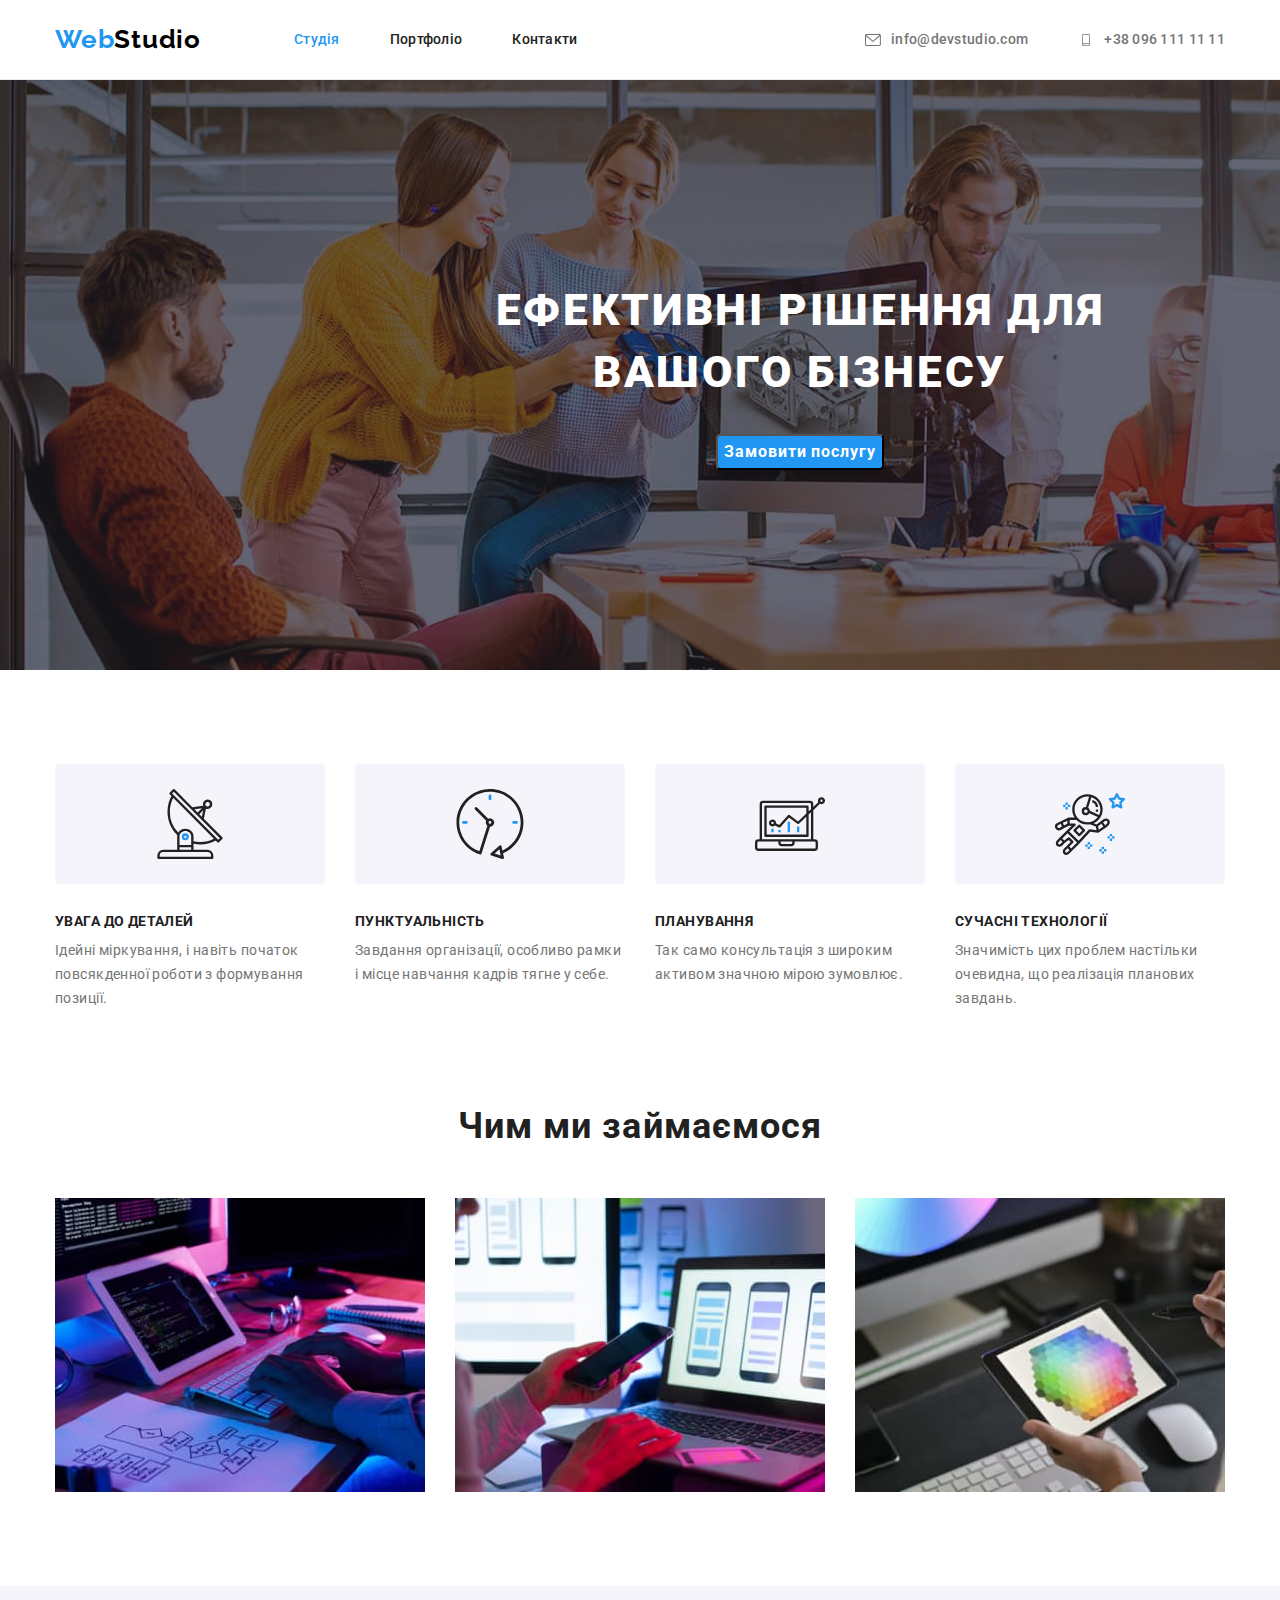
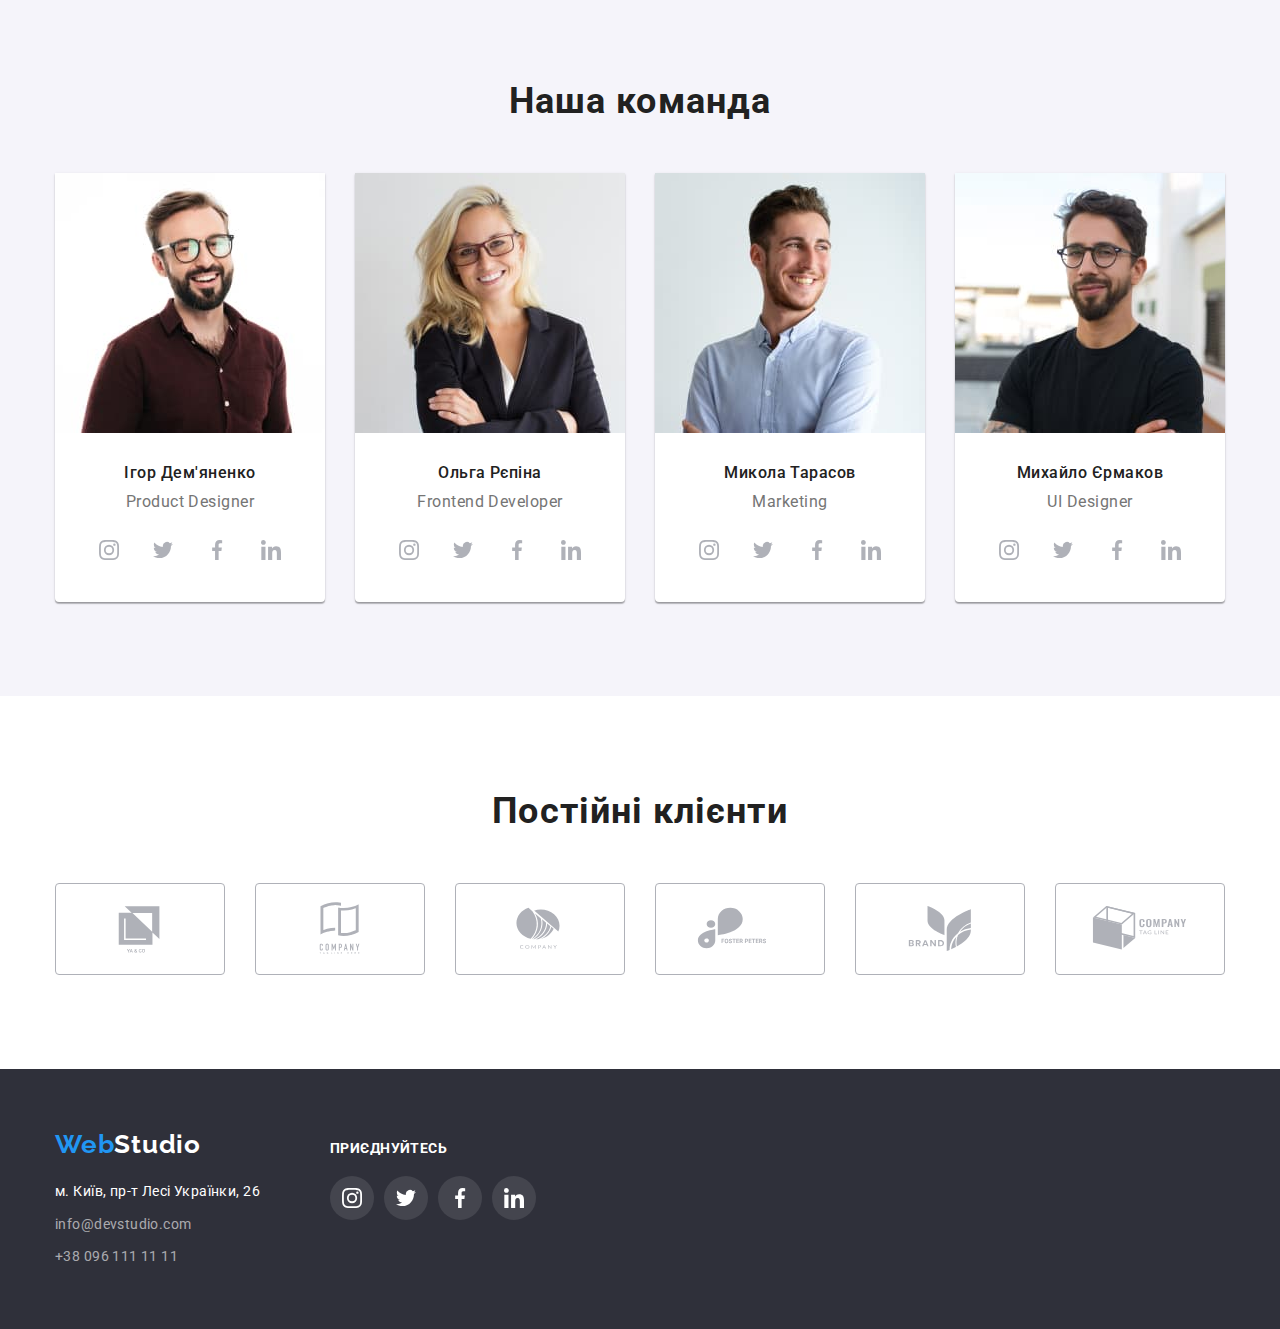
==== index.html @ 22ee96e8 "копіювання" ====
<!DOCTYPE html>
<html lang="uk">
  <head>
    <meta charset="UTF-8" />
    <meta http-equiv="X-UA-Compatible" content="IE=edge" />
    <meta name="viewport" content="width=device-width, initial-scale=1.0" />
    <title>Document</title>
    <link
      rel="stylesheet"
      href="https://cdnjs.cloudflare.com/ajax/libs/modern-normalize/1.1.0/modern-normalize.min.css"
    />
    <link rel="stylesheet" href="./css/styles.css" />
    <link rel="preconnect" href="https://fonts.googleapis.com" />
    <link rel="preconnect" href="https://fonts.gstatic.com" crossorigin />
    <link
      href="https://fonts.googleapis.com/css2?family=Raleway:wght@700&family=Roboto:wght@400;500;700;900&display=swap"
      rel="stylesheet"
    />
  </head>
  <body>
    <header class="header">
      <div class="container">
        <nav>
          <a class="logo" href="./index.html"><span class="logo-accent">Web</span>Studio</a>
          <ul class="card-list">
            <li class="header-item">
              <a class="current-link-item link-item" href="./index.html">Студія</a>
            </li>
            <li class="header-item">
              <a class="link-item" href="./portfolio.html">Портфоліо</a>
            </li>
            <li class="header-item">
              <a class="link-item" href="#">Контакти</a>
            </li>
          </ul>
        </nav>
        <ul class="card-list-contact">
          <li>
            <a class="link-contact-item" href="mailto:info@devstudio.com"
              ><svg class="contact-icon" width="16" height="12">
                <use href="./images/icons.svg#icon-envelope"></use>
              </svg>info@devstudio.com</a>
          </li>
          <li>
            <a class="link-contact-item" href="tel:+380961111111"
              ><svg class="contact-icon" width="16" height="12"><use href="./images/icons.svg#icon-smartphone"></use></svg>+38 096 111 11 11</a
            >
          </li>
        </ul>
      </div>
    </header>
    <main>
      <section class="section hero">
        <div class="container">
          <h1 class="hero-title">Ефективні рішення для вашого бізнесу</h1>
          <button class="hero-button" type="button">Замовити послугу</button>
        </div>
      </section>
      <section class="section">
        <div class="container">
          <h2 class="visually-hidden">Наші переваги</h2>
          <ul class="card">
            <li class="card-item">
              <div class="box-card-icon">
                <svg class="card-icon" width="70" height="70">
                  <use href="./images/icons.svg#icon-antenna"></use>
                </svg>
              </div>
              <h3 class="subtitle">Увага до деталей</h3>
              <p class="subtitle-paragraph">
                Ідейні міркування, і навіть початок повсякденної роботи з формування позиції.
              </p>
            </li>
            <li class="card-item">
              <div class="box-card-icon">
                <svg class="card-icon" width="70" height="70">
                  <use href="./images/icons.svg#icon-clock"></use>
                </svg>
              </div>
              <h3 class="subtitle">Пунктуальність</h3>
              <p class="subtitle-paragraph">
                Завдання організації, особливо рамки і місце навчання кадрів тягне у себе.
              </p>
            </li>
            <li class="card-item">
              <div class="box-card-icon">
                <svg class="card-icon" width="70" height="70">
                  <use href="./images/icons.svg#icon-diagram"></use>
                </svg>
              </div>
              <h3 class="subtitle">Планування</h3>
              <p class="subtitle-paragraph">
                Так само консультація з широким активом значною мірою зумовлює.
              </p>
            </li>
            <li class="card-item">
              <div class="box-card-icon">
                <svg class="card-icon" width="70" height="70">
                  <use href="./images/icons.svg#icon-astronaut"></use>
                </svg>
              </div>
              <h3 class="subtitle">Сучасні технології</h3>
              <p class="subtitle-paragraph">
                Значимість цих проблем настільки очевидна, що реалізація планових завдань.
              </p>
            </li>
          </ul>
        </div>
      </section>
      <section class="section third">
        <div class="container">
          <h2 class="third-title">Чим ми займаємося</h2>
          <ul class="card-title">
            <li class="card-title-item">
              <img src="./images/img(1).jpg" alt="Написання коду за комп'ютером" width="370" />
            </li>
            <li class="card-title-item">
              <img src="./images/img(2).jpg" alt="Розроблення мобільного додатку" width="370" />
            </li>
            <li class="card-title-item">
              <img src="./images/img(3).jpg" alt="Коло кольорів" width="370" />
            </li>
          </ul>
        </div>
      </section>
      <section class="section our-team">
        <div class="container">
          <h2 class="our-team-title">Наша команда</h2>
          <ul class="card-our-team">
            <li class="our-team-item">
              <img src="./images/img(4).jpg" alt="Ігор Дем'яненко" width="270" />
              <div>
                <h3 class="our-team-subtitle">Ігор Дем'яненко</h3>
                <p class="our-team-paragraph">Product Designer</p>
                <ul class="our-team-social-list">
                  <li>
                    <a href="" class="our-team-social-link"
                      ><svg class="our-team-social-icon" width="20" height="20">
                        <use href="./images/icons.svg#icon-instagram"></use></svg
                    ></a>
                  </li>
                  <li>
                    <a href="" class="our-team-social-link"
                      ><svg class="our-team-social-icon" width="20" height="20">
                        <use href="./images/icons.svg#icon-twitter"></use></svg
                    ></a>
                  </li>
                  <li>
                    <a href="" class="our-team-social-link"
                      ><svg class="our-team-social-icon" width="20" height="20">
                        <use href="./images/icons.svg#icon-facebook"></use></svg
                    ></a>
                  </li>
                  <li>
                    <a href="" class="our-team-social-link"
                      ><svg class="our-team-social-icon" width="20" height="20">
                        <use href="./images/icons.svg#icon-linkedin"></use></svg
                    ></a>
                  </li>
                </ul>
              </div>
            </li>
            <li class="our-team-item">
              <img src="./images/img(5).jpg" alt="Ольга Рєпіна" width="270" />
              <div>
                <h3 class="our-team-subtitle">Ольга Рєпіна</h3>
                <p class="our-team-paragraph">Frontend Developer</p>
                <ul class="our-team-social-list">
                  <li>
                    <a href="" class="our-team-social-link"
                      ><svg class="our-team-social-icon" width="20" height="20">
                        <use href="./images/icons.svg#icon-instagram"></use></svg
                    ></a>
                  </li>
                  <li>
                    <a href="" class="our-team-social-link"
                      ><svg class="our-team-social-icon" width="20" height="20">
                        <use href="./images/icons.svg#icon-twitter"></use></svg
                    ></a>
                  </li>
                  <li>
                    <a href="" class="our-team-social-link"
                      ><svg class="our-team-social-icon" width="20" height="20">
                        <use href="./images/icons.svg#icon-facebook"></use></svg
                    ></a>
                  </li>
                  <li>
                    <a href="" class="our-team-social-link"
                      ><svg class="our-team-social-icon" width="20" height="20">
                        <use href="./images/icons.svg#icon-linkedin"></use></svg
                    ></a>
                  </li>
                </ul>
              </div>
            </li>
            <li class="our-team-item">
              <img src="./images/img(6).jpg" alt="Микола Тарасов" width="270" />
              <div>
                <h3 class="our-team-subtitle">Микола Тарасов</h3>
                <p class="our-team-paragraph">Marketing</p>
                <ul class="our-team-social-list">
                  <li>
                    <a href="" class="our-team-social-link"
                      ><svg class="our-team-social-icon" width="20" height="20">
                        <use href="./images/icons.svg#icon-instagram"></use></svg
                    ></a>
                  </li>
                  <li>
                    <a href="" class="our-team-social-link"
                      ><svg class="our-team-social-icon" width="20" height="20">
                        <use href="./images/icons.svg#icon-twitter"></use></svg
                    ></a>
                  </li>
                  <li>
                    <a href="" class="our-team-social-link"
                      ><svg class="our-team-social-icon" width="20" height="20">
                        <use href="./images/icons.svg#icon-facebook"></use></svg
                    ></a>
                  </li>
                  <li>
                    <a href="" class="our-team-social-link"
                      ><svg class="our-team-social-icon" width="20" height="20">
                        <use href="./images/icons.svg#icon-linkedin"></use></svg
                    ></a>
                  </li>
                </ul>
              </div>
            </li>
            <li class="our-team-item">
              <img src="./images/img(7).jpg" alt="Михайло Єрмаков" width="270" />
              <div>
                <h3 class="our-team-subtitle">Михайло Єрмаков</h3>
                <p class="our-team-paragraph">UI Designer</p>
                <ul class="our-team-social-list">
                  <li>
                    <a href="" class="our-team-social-link"
                      ><svg class="our-team-social-icon" width="20" height="20">
                        <use href="./images/icons.svg#icon-instagram"></use></svg
                    ></a>
                  </li>
                  <li>
                    <a href="" class="our-team-social-link"
                      ><svg class="our-team-social-icon" width="20" height="20">
                        <use href="./images/icons.svg#icon-twitter"></use></svg
                    ></a>
                  </li>
                  <li>
                    <a href="" class="our-team-social-link"
                      ><svg class="our-team-social-icon" width="20" height="20">
                        <use href="./images/icons.svg#icon-facebook"></use></svg
                    ></a>
                  </li>
                  <li>
                    <a href="" class="our-team-social-link"
                      ><svg class="our-team-social-icon" width="20" height="20">
                        <use href="./images/icons.svg#icon-linkedin"></use></svg
                    ></a>
                  </li>
                </ul>
              </div>
            </li>
          </ul>
        </div>
      </section>
      <section class="section">
        <div class="container">
          <h2 class="regular-customers-title">Постійні клієнти</h2>
          <ul class="regular-customers-list">
            <li>
              <a href="" class="regular-customers-link"
                ><svg class="regular-customers-icon" width="106" height="60">
                  <use href="./images/icons.svg#icon-yaco"></use>
                </svg>
              </a>
            </li>
            <li>
              <a href="" class="regular-customers-link"
                ><svg class="regular-customers-icon" width="106" height="60">
                  <use href="./images/icons.svg#icon-tagline"></use>
                </svg>
              </a>
            </li>
            <li>
              <a href="" class="regular-customers-link"
                ><svg class="regular-customers-icon" width="106" height="60">
                  <use href="./images/icons.svg#icon-company"></use>
                </svg>
              </a>
            </li>
            <li>
              <a href="" class="regular-customers-link"
                ><svg class="regular-customers-icon" width="106" height="60">
                  <use href="./images/icons.svg#icon-fosterpeters"></use>
                </svg>
              </a>
            </li>
            <li>
              <a href="" class="regular-customers-link"
                ><svg class="regular-customers-icon" width="106" height="60">
                  <use href="./images/icons.svg#icon-brand"></use>
                </svg>
              </a>
            </li>
            <li>
              <a href="" class="regular-customers-link"
                ><svg class="regular-customers-icon" width="106" height="60">
                  <use href="./images/icons.svg#icon-companytagline"></use>
                </svg>
              </a>
            </li>
          </ul>
        </div>
      </section>
    </main>
    <footer class="footer">
      <div class="container footer-box">
        <div>
          <a class="logo-footer" href="./index.html"><span class="logo-accent">Web</span>Studio</a>
          <address class="address">
            <ul class="card-address">
              <li class="card-address-item">
                <a
                  class="link-address"
                  href="https://goo.gl/maps/CPtrU1FHBa2aNyZL9"
                  target="_blank"
                  rel="noopener noreferrer nofollow"
                  >м. Київ, пр-т Лесі Українки, 26</a
                >
              </li>
              <li class="card-address-item">
                <a class="link-contact-address" href="mailto:info@devstudio.com"
                  >info@devstudio.com</a
                >
              </li>
              <li class="card-address-item">
                <a class="link-contact-address" href="tel:+380961111111">+38 096 111 11 11</a>
              </li>
            </ul>
          </address>
        </div>
        <div class="footer-social-box">
          <h2 class="footer-social-title">приєднуйтесь</h2>
          <ul class="footer-social-list">
            <li>
              <a href="" class="footer-social-link">
                <svg class="footer-social-icon" width="20" height="20">
                  <use href="./images/icons.svg#icon-instagram"></use>
                </svg>
              </a>
            </li>
            <li>
              <a href="" class="footer-social-link">
                <svg class="footer-social-icon" width="20" height="20">
                  <use href="./images/icons.svg#icon-twitter"></use>
                </svg>
              </a>
            </li>
            <li>
              <a href="" class="footer-social-link">
                <svg class="footer-social-icon" width="20" height="20">
                  <use href="./images/icons.svg#icon-facebook"></use>
                </svg>
              </a>
            </li>
            <li>
              <a href="" class="footer-social-link">
                <svg class="footer-social-icon" width="20" height="20">
                  <use href="./images/icons.svg#icon-linkedin"></use>
                </svg>
              </a>
            </li>
          </ul>
        </div>
      </div>
    </footer>
  </body>
</html>
---- css/styles.css ----
:root{
    --color-brend:#2F303A;
    --color-accent:#2196F3;
    --color-background:#FFFFFF;
    --text-color:#212121;
    --text-color-optional:#757575;
    --social-icon-color: #AFB1B8;
   
}

body{
background-color: #fff;
font-family: 'Roboto', sans-serif;
color: var(--text-color);
}

h1,
h2,
h3,
h4,
h5,
h6,
p
ul   {
  margin: 0;
}

img {
  display: block;
  width: 100%;
  height: auto;
}

.container{
    width: 1200px;
    padding-left: 15px;
    padding-right: 15px;
    margin-left: auto;
    margin-right: auto;
}

.section {
    padding-top: 94px;
    padding-bottom: 94px;
}
/* Шапка */

.header>.container{
    display: flex;
   
    
}

.container>.card-list-contact{
    display: flex;
    flex-wrap: wrap;
    align-items: center;}

ul{list-style: none;}

.header{
    background-color: var(--color-background);
    border-bottom: 1px solid rgba(236, 236, 236, 1);
}

nav{
    flex-wrap: wrap;
    display: flex;
    align-items: center;
}

.logo{
    font-family: 'Raleway', sans-serif;
    color:#000000;
    font-weight: 700;
    font-size: 26px;
    line-height: 1.2;
    letter-spacing: 0.03em;
    text-decoration: none;
    margin-right: 93px;
    margin-left: 0;
    display: flex;
    flex-wrap: wrap;
}



.logo-accent{
    color: var(--color-accent);
}

.card-list{
    list-style: none;
    font-weight: 500;
    font-size: 14px;
    line-height: 1.1;
    letter-spacing: 0.02em;
    display: flex;
    flex-wrap: wrap;
    padding: 0;
    margin-top: 0;
    margin-bottom: 0;
    gap: 50px;
}

.header-item>a{
    padding-top: 32px;
    padding-bottom: 32px;
    display: block;
}

.card-list-contact{
    list-style: none;
    font-weight: 500;
    font-size: 14px;
    line-height: 1.1;
    letter-spacing: 0.02em;
    display: flex;
    flex-wrap: wrap;
    margin-left: auto;
    padding: 0;
    margin-top: 0;
    margin-bottom: 0;
    gap: 50px;
}



.link-item{
    text-decoration: none;
    color: var(--text-color);
   

}


.link-item:hover{color:var(--color-accent)}

.link-item:focus{color:var(--color-accent)}

.current-link-item{
    text-decoration: none;
    color: var(--color-accent);

}
.current-link-item:hover{color:var(--color-accent)}

.current-link-item:focus{color:var(--color-accent)}

.contact-icon{
    fill: currentColor;
    margin-right: 10px;
}

.link-contact-item{
    text-decoration: none;
    color: var(--text-color-optional);
    display: flex;
    align-items: center;
    justify-content: center;
   
}

.link-contact-item:hover{color:var(--color-accent)}

.link-contact-item:focus{color:var(--color-accent)}

/* hero  */

.hero{
    background-color: var(--color-brend);
    text-align: center;
    letter-spacing: 0.06em;
    text-transform: uppercase;
}

.section.hero{
    padding-top: 200px;
    padding-bottom: 200px;
    background-color: #c4c4c4;
    background-image:linear-gradient(to right,rgba(47, 48, 58, 0.4),rgba(47, 48, 58, 0.4)),url(../images/img\(21\).jpg);
    background-repeat: no-repeat;
    background-size: 1600px;
    background-position: center;
    width: 1600px;
    margin: auto;
}

.hero-title{
    text-transform: uppercase;
    font-weight: 900;
    font-size: 44px;
    line-height: 1.4;
    color: var(--color-background);
    text-align: center;
    letter-spacing: 0.06em;
    max-width: 696px;
    margin: 0 auto 30px;
}

.hero-button{
    background-color: var(--color-accent);
    font-weight: 700;
    font-size: 16px;
    line-height: 1.9;
    color: var(--color-background);
    cursor: pointer;
    letter-spacing: 0.06em;
    box-shadow: 0px 4px 4px rgba(0, 0, 0, 0.15);
    border-radius: 4px;
    align-items: center;
    text-align: center;
}

/* Наші переваги */

.visually-hidden{
    position: absolute;
    white-space: nowrap;
    width: 1px;
    height: 1px;
    overflow: hidden;
    border: 0;
    padding: 0;
    clip: rect(0 0 0 0);
    clip-path: inset(50%);
    margin: -1px;
}
.card{
    display: flex;
    padding: 0;
    margin: 0;
    list-style: none;
}

.box-card-icon{
display: flex;
align-items: center;
justify-content: center;
background: #F5F4FA;
border-radius: 4px;
height: 120px;
margin-bottom: 30px;
}


.card>.card-item{
   width: 270px;
}

.card-item:not(:last-child){margin-right: 30px;}

.subtitle{
    font-weight: 700;
    font-size: 14px;
    line-height: 1.1;
    letter-spacing: 0.03em;
    text-transform: uppercase;
}

.subtitle-paragraph{
    font-weight: 400;
    font-size: 14px;
    line-height: 1.7; 
    letter-spacing: 0.03em;    
    color: var(--text-color-optional);
    margin-top: 10px;
    margin-bottom: 0;
}

/* Чим ми займаємося */

.section.third{
    padding-top: 0;
}

.third-title{
    font-weight: 700;
    font-size: 36px;
    line-height: 1.2;
    letter-spacing: 0.03em;
    text-align: center;
    margin-bottom: 50px;
}

.card-title{
    display: flex;
    padding: 0;
    margin: 0;
    list-style: none;
}

.card-title-item{
    flex-basis: calc(100%/3-30px);
}

.card-title-item:not(:last-child){margin-right: 30px;}

/* Наша команда */

.our-team{
    background-color: #F5F4FA;
    display: flex;
}



.our-team-title{
    font-weight: 700;
    font-size: 36px;
    line-height: 1.2;
    letter-spacing: 0.03em;
    text-align: center;
    margin-bottom: 50px;
}
.card-our-team{
    display: flex;
    padding: 0;
    margin: 0;
    list-style: none;
 
}

.card-our-team>.our-team-item{
    box-shadow: 0px 1px 3px rgba(0, 0, 0, 0.12), 0px 1px 1px rgba(0, 0, 0, 0.14), 0px 2px 1px rgba(0, 0, 0, 0.2);
    border-radius: 0px 0px 4px 4px;
}

.our-team-item{
    background-color: var(--color-background);
}

.our-team-item:not(:last-child){margin-right: 30px;}

.our-team-item>img{border-radius: 0px;}

.our-team-item>div{
  padding: 30px 5px;

}

.our-team-subtitle{
    font-weight: 500;
    font-size: 16px;
    line-height: 1.2;
    letter-spacing: 0.03em;
    margin-bottom: 10px;
    text-align: center;
}

.our-team-paragraph{
    font-weight: 400;
    font-size: 16px;
    line-height: 1.2;
    color: var(--text-color-optional);
    letter-spacing: 0.03em;
    margin-top: 0;
    margin-bottom: 0;
    text-align: center;
}

.our-team-social-list {
    display: flex;
    justify-content: center;
    gap: 10px;
    padding: 0;
    margin-top: 16px;
}

.our-team-social-list>li{
    width: 44px;
    height: 44px;
}

.our-team-social-link {
    width: 100%;
    height: 100%;
    display: flex;
    border-color: transparent;
    border-radius: 50%;
    align-items: center;
    justify-content: center;
    fill: var(--social-icon-color);
}

.our-team-social-link:hover{
    background-color: var(--color-accent);
}

.our-team-social-link:focus{
    background-color: var(--color-accent);
}

.our-team-social-link:hover .our-team-social-icon{
    background-color: var(--color-accent);
    fill: var(--color-background)
}

.our-team-social-link:focus .our-team-social-icon{
    background-color: var(--color-accent);
    fill: var(--color-background)
}

.regular-customers-title {
    font-weight: 700;
    font-size: 36px;
    line-height: 1.2;
    letter-spacing: 0.03em;
    text-align: center;
    margin-bottom: 50px;
}

.regular-customers-list {
    display: flex;
    justify-content: center;
    gap: 30px;
    padding: 0;
    margin: 0;
}

.regular-customers-list>li{
    width: 170px;
    height: 92px;
}

.regular-customers-link {
    width: 100%;
    height: 100%;
    display: flex;
    align-items: center;
    justify-content: center;
    border: 1px solid #AFB1B8;
    border-radius: 4px;
    fill: var(--social-icon-color);
}

.regular-customers-link:hover{
    border-color: var(--color-accent);
}

.regular-customers-link:hover .regular-customers-icon{
   fill: var(--color-accent);
}

.regular-customers-link:focus{
    border-color: var(--color-accent);
}

.regular-customers-link:focus .regular-customers-icon{
   fill: var(--color-accent);
}

/* Футер */
.footer{
    background-color: var(--color-brend);
    padding-top: 60px;
    padding-bottom: 60px;
}

.logo-footer{
    font-family: 'Raleway', sans-serif;
    color:var(--color-background);
    font-weight: 700;
    font-size: 26px;
    line-height: 1.2;
    letter-spacing: 0.03em;
    text-decoration: none;
  

}

.address{
    text-decoration: none;
    margin-top: 20px;
}

.card-address{
    padding-left: 0;
    margin-top: 0;
    margin-bottom: 0;
}

.card-address-item:not(:last-child){margin-bottom: 9px;}

.link-address{
    text-decoration: none;
    font-style: normal;
    color: var(--color-background);
    font-weight: 400;
    font-size: 14px;
    line-height: 1.7;
    letter-spacing: 0.03em;
}
.link-address:hover{color:var(--color-accent)}

.link-address:focus{color:var(--color-accent)}

.link-contact-address{
    text-decoration: none;
    font-style: normal; 
    font-weight: 400;
    font-size: 14px;
    line-height: 1.7;
    letter-spacing: 0.03em;
    color: rgba(255, 255, 255, 0.6);
}
.link-contact-address:hover{color:var(--color-accent)}

.link-contact-address:focus{color:var(--color-accent)}

.footer-box{
    display: flex;
    align-items: baseline;
}

.footer-social-box{
   margin-left: 70px;
}

.footer-social-title{
    display: block;
    font-weight: 700;
    font-size: 14px;
    line-height: 1.1;
    letter-spacing: 0.03em;
    text-transform: uppercase;

    color: #FFFFFF;
    margin-bottom: 20px;
}

.footer-social-list {
    display: flex;
    gap: 10px;
    padding: 0;
    margin: 0;
}

.footer-social-list>li{
    width: 44px;
    height: 44px;
}

.footer-social-link {
    width: 100%;
    height: 100%;
    display: flex;
    justify-content: center;
    align-items: center;
    background-color: rgba(255, 255, 255, 0.1);
    border-radius: 50%;
    fill: var(--color-background);
}

.footer-social-link:hover{
    background-color: var(--color-accent);
}

.footer-social-link:focus{
    background-color: var(--color-accent);
}

/* Портфоліо */

.portfolio{
    background-color: var(--color-background);
}
 
 .section .portfolio{
    display: flex;
   
 }

.card-button{
    display: flex;
    padding: 0;
    margin: 0;
    list-style: none;
   
    margin-left: auto;
    margin-right: auto;
    justify-content: center;
    margin-bottom: 50px;
    gap: 8px;
}

.card-portfolio{
    display: flex;
    flex-wrap: wrap;
    padding: 0;
    margin: 0;
    list-style: none;
    margin-left: -30px;
    margin-top: -30px;
}

.card-portfolio>.card-portfolio-item{
flex-basis: calc(100% / 3 - 30px);
margin-left: 30px;
margin-top: 30px;

}
.card-portfolio-item:not(:last-child){margin-bottom: 0;}

.link-portfolio{
    display: block;
    text-decoration: none;
}

.link-portfolio:hover{
    box-shadow: 0px 1px 1px rgba(0, 0, 0, 0.12), 0px 4px 4px rgba(0, 0, 0, 0.06), 1px 4px 6px rgba(0, 0, 0, 0.16);
}

.link-portfolio:focus{
    box-shadow: 0px 1px 1px rgba(0, 0, 0, 0.12), 0px 4px 4px rgba(0, 0, 0, 0.06), 1px 4px 6px rgba(0, 0, 0, 0.16);
}


.link-portfolio>div{
    border-left: 1px solid #EEEEEE;
    border-right: 1px solid #EEEEEE;
    border-bottom: 1px solid #EEEEEE;
    padding: 20px 24px;
}

.subtitle-portfolio{
    font-weight: 700;
    font-size: 18px;
    line-height: 2;  
    letter-spacing: 0.06em;
    color: var(--text-color);
    
    margin-bottom: 4px;
}

.subtitle-portfolio-paragraph{
    font-weight: 400;
    font-size: 16px;
    line-height: 1.8;  
    letter-spacing: 0.03em;
    color: var(--text-color-optional);
    margin-top: 0;
    margin-bottom: 0;
}

.button-portfolio-item{
    background: #F5F4FA;
    border-radius: 4px;
    font-weight: 500;
    font-size: 16px;
    line-height: 1.6;
    letter-spacing: 0.03em;
    cursor: pointer;
    padding: 6px 22px;
    border: none;
}

.button-portfolio-item:hover{
background-color: var(--color-accent);
color: var(--color-background);
box-shadow: 0px 3px 1px rgba(0, 0, 0, 0.1), 0px 1px 2px rgba(0, 0, 0, 0.08), 0px 2px 2px rgba(0, 0, 0, 0.12);
}

.button-portfolio-item:focus{
background-color: var(--color-accent);
color: var(--color-background)
}

.button-portfolio-item:active{
background-color: var(--color-accent);
}
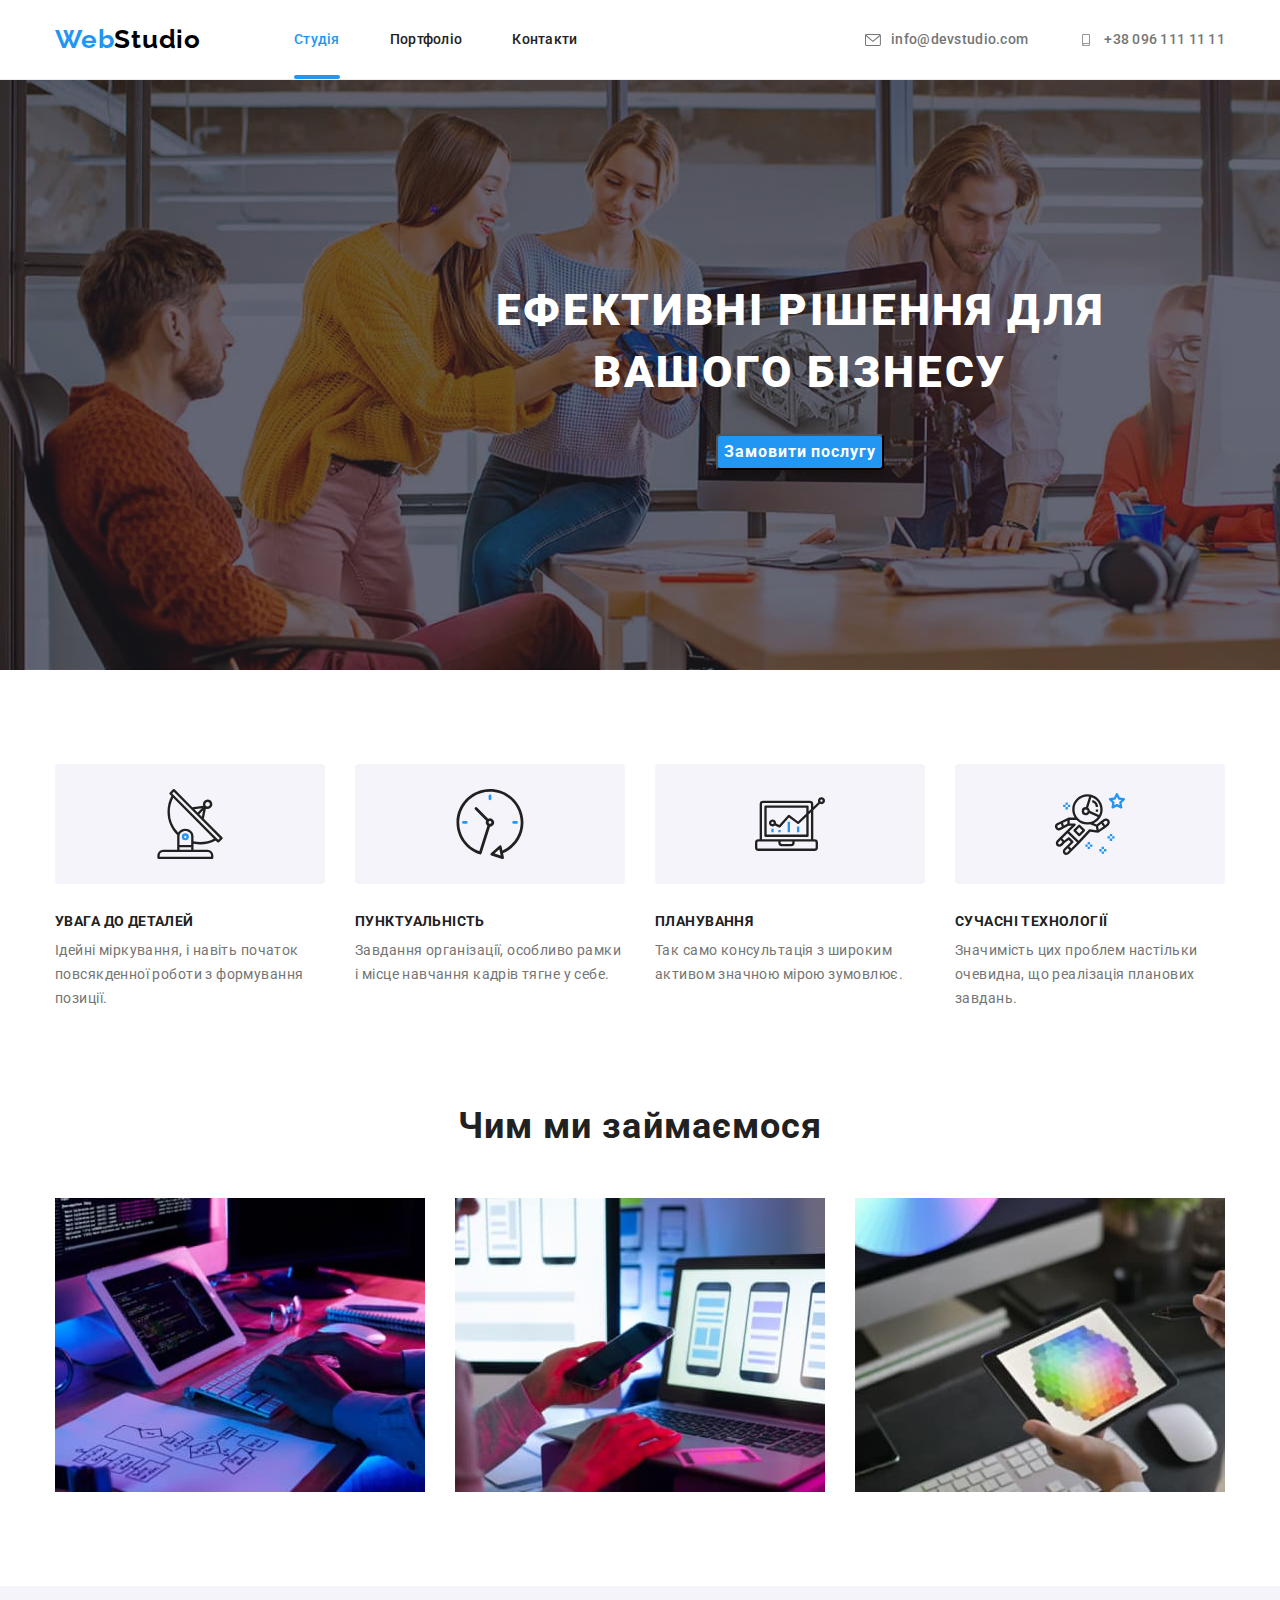
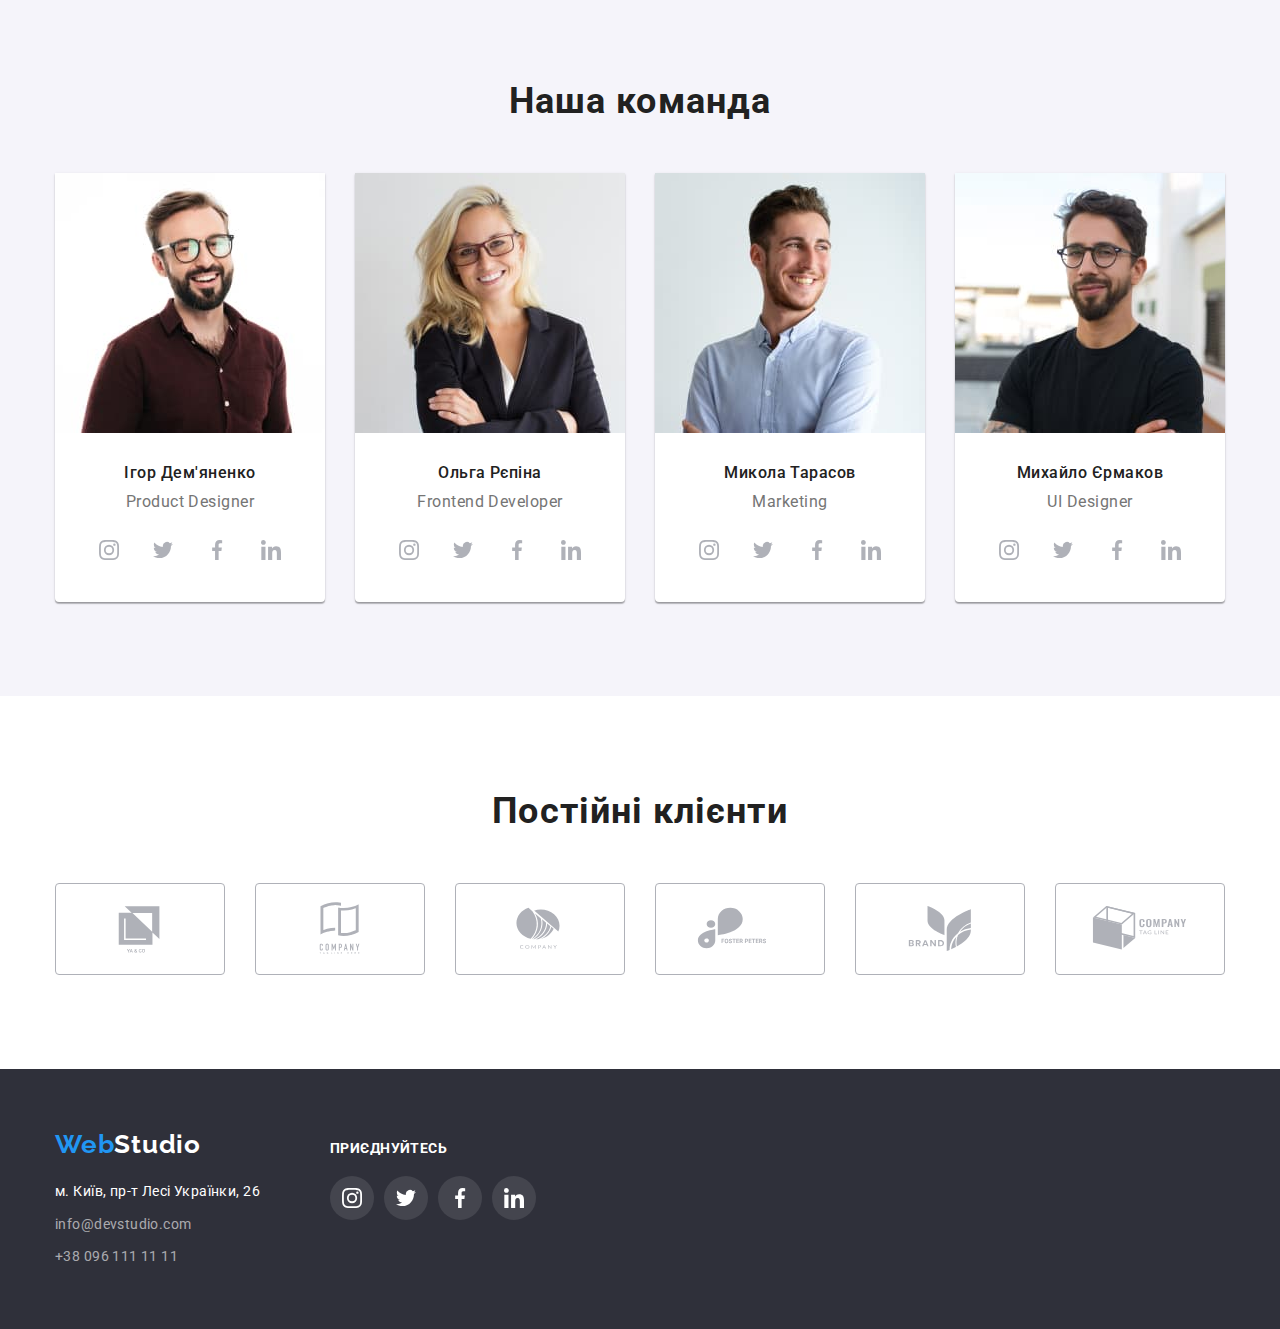
==== commit f0d4b546: "header" ====
--- a/index.html
+++ b/index.html
@@ -38,12 +38,15 @@
           <li>
             <a class="link-contact-item" href="mailto:info@devstudio.com"
               ><svg class="contact-icon" width="16" height="12">
-                <use href="./images/icons.svg#icon-envelope"></use>
-              </svg>info@devstudio.com</a>
+                <use href="./images/icons.svg#icon-envelope"></use></svg
+              >info@devstudio.com</a
+            >
           </li>
           <li>
             <a class="link-contact-item" href="tel:+380961111111"
-              ><svg class="contact-icon" width="16" height="12"><use href="./images/icons.svg#icon-smartphone"></use></svg>+38 096 111 11 11</a
+              ><svg class="contact-icon" width="16" height="12">
+                <use href="./images/icons.svg#icon-smartphone"></use></svg
+              >+38 096 111 11 11</a
             >
           </li>
         </ul>
--- a/css/styles.css
+++ b/css/styles.css
@@ -129,7 +129,7 @@
 .link-item{
     text-decoration: none;
     color: var(--text-color);
-   
+   transition: color 250ms;
 
 }
 
@@ -141,11 +141,24 @@
 .current-link-item{
     text-decoration: none;
     color: var(--color-accent);
-
-}
-.current-link-item:hover{color:var(--color-accent)}
-
-.current-link-item:focus{color:var(--color-accent)}
+   height: 48px;
+}
+.current-link-item::after{
+    content: '';
+    display: block;
+    width: 100%;
+    height: 4px;
+    background-color: currentColor;
+    border-radius: 2px;
+    margin-top: 28px;
+
+}
+
+/* .current-link-item:hover{color:var(--color-accent)}
+
+.current-link-item:focus{color:var(--color-accent)} */
+
+
 
 .contact-icon{
     fill: currentColor;
@@ -158,7 +171,7 @@
     display: flex;
     align-items: center;
     justify-content: center;
-   
+    transition: color 250ms;
 }
 
 .link-contact-item:hover{color:var(--color-accent)}
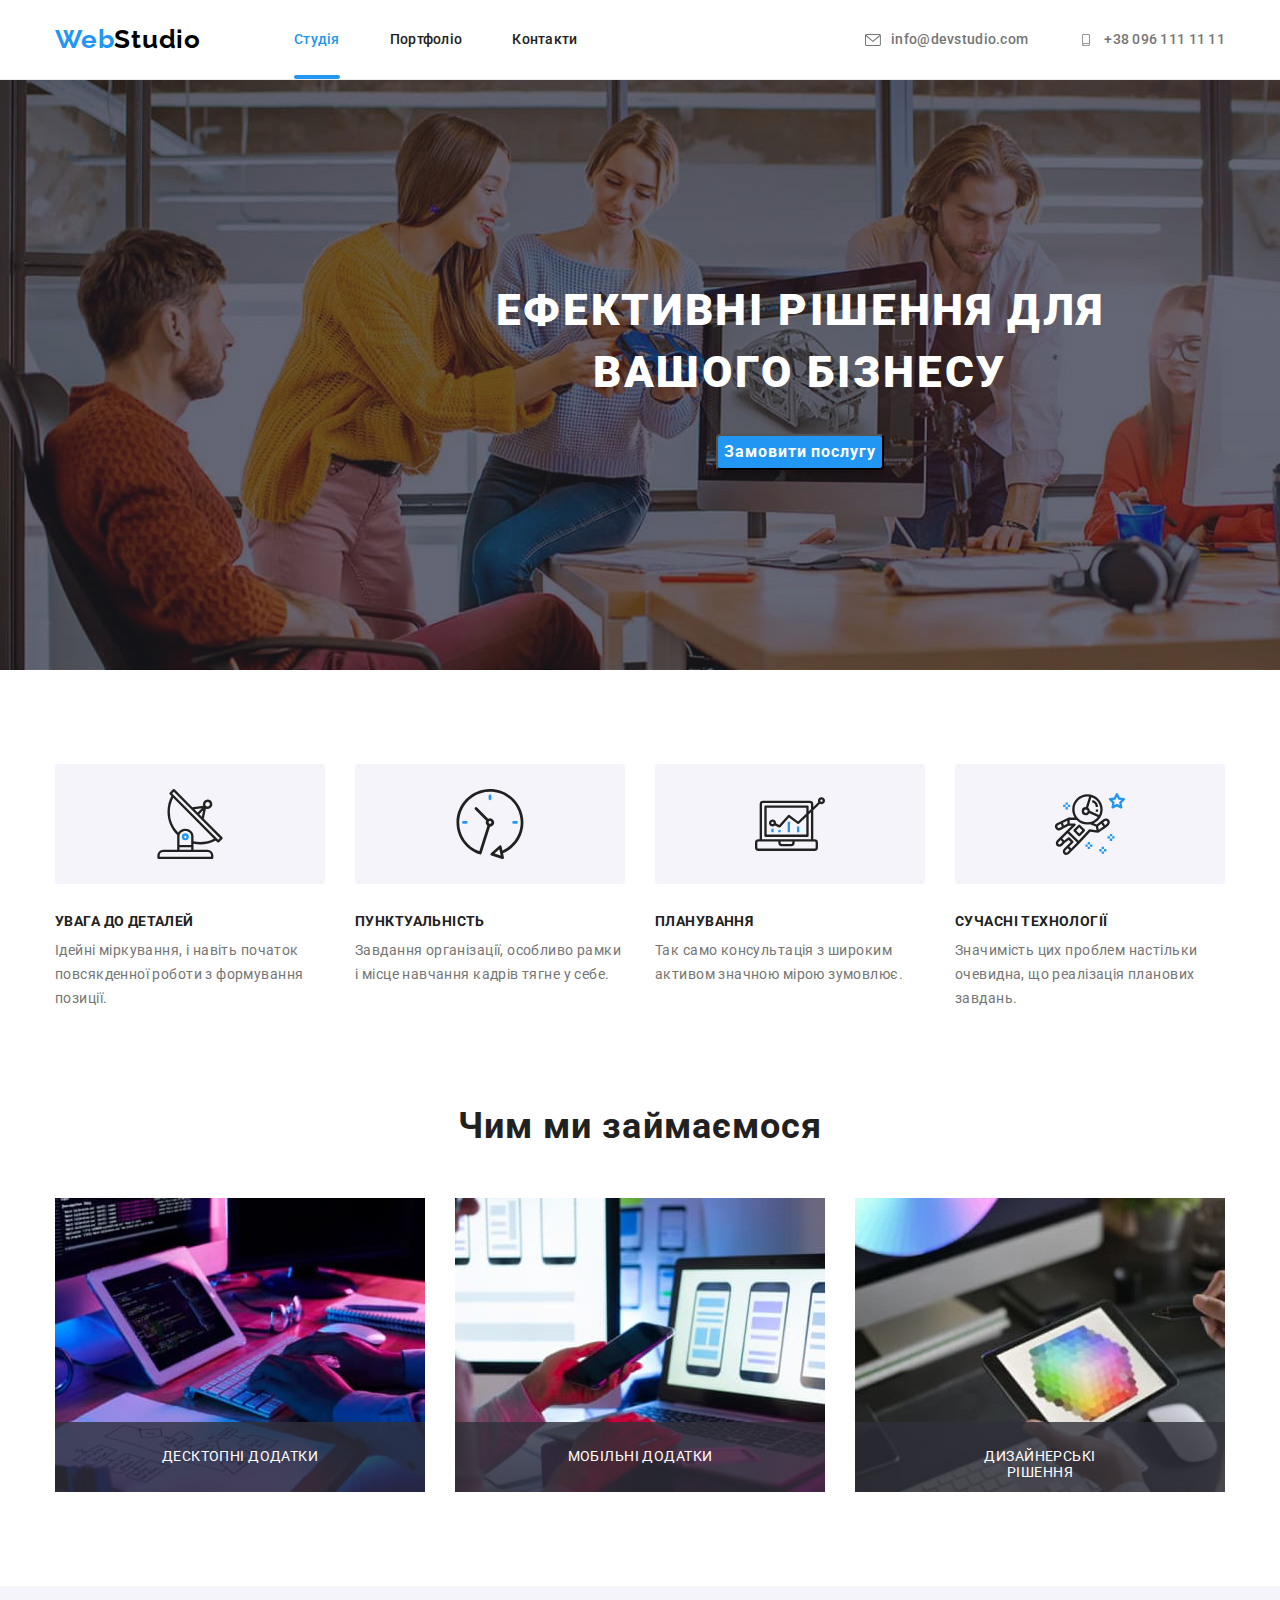
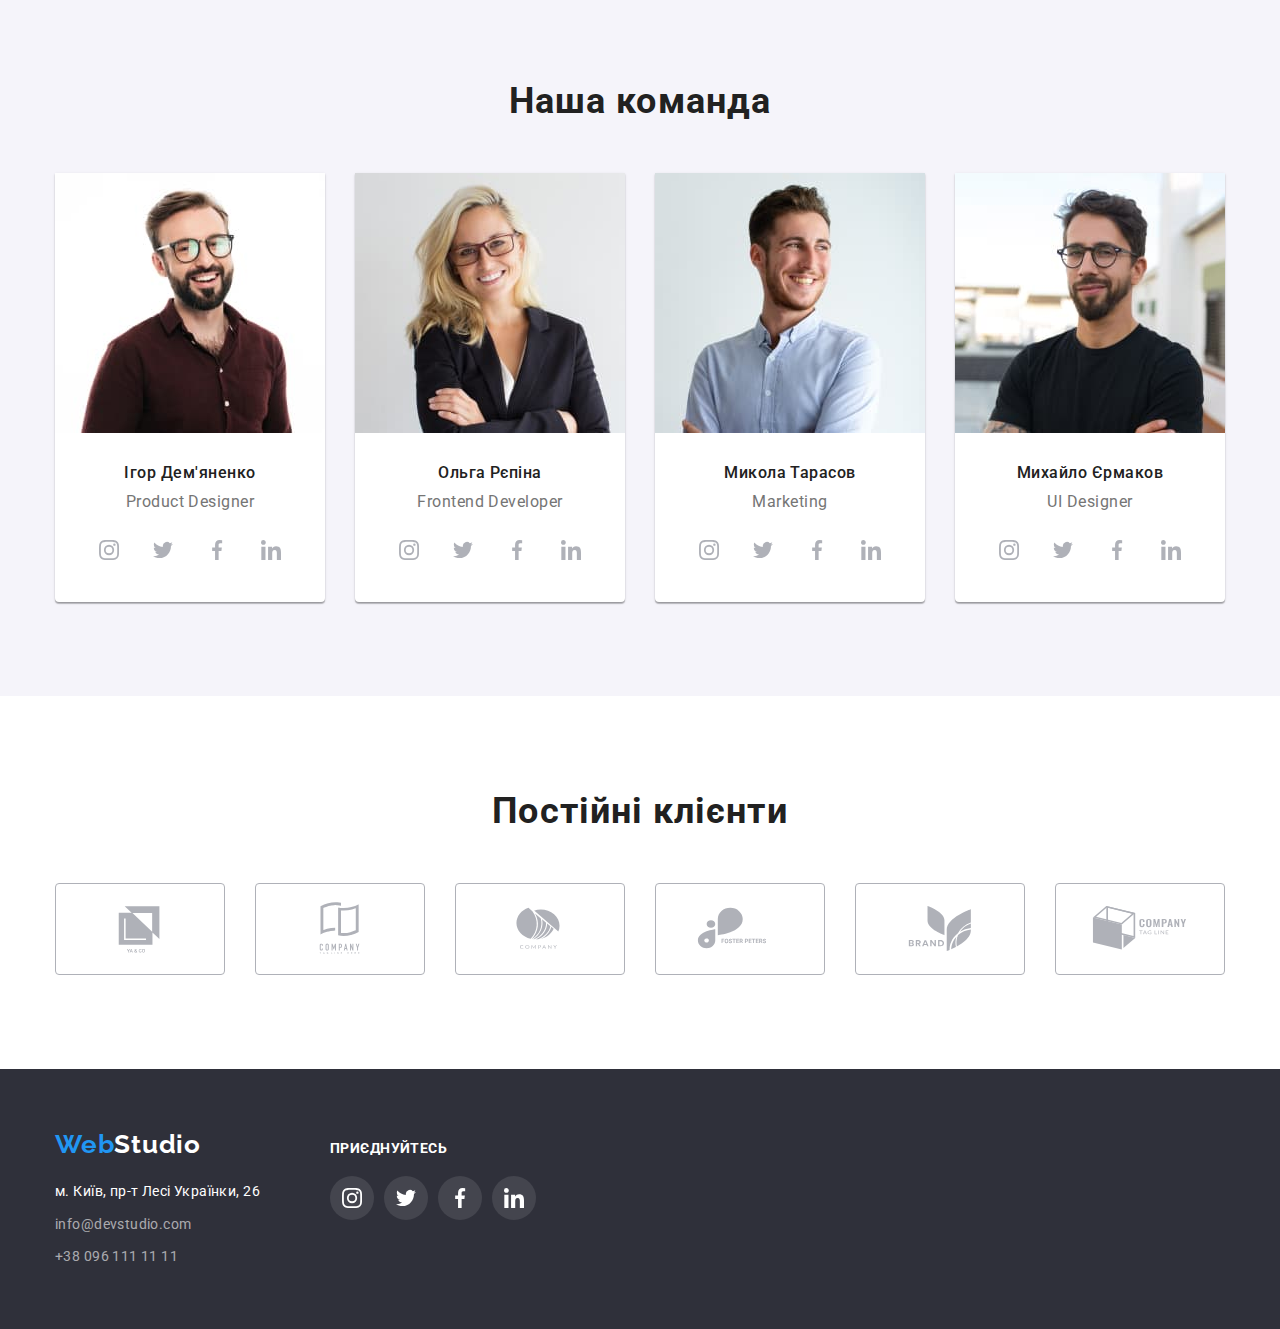
==== commit be08720f: "модальне вікно" ====
--- a/index.html
+++ b/index.html
@@ -56,7 +56,7 @@
       <section class="section hero">
         <div class="container">
           <h1 class="hero-title">Ефективні рішення для вашого бізнесу</h1>
-          <button class="hero-button" type="button">Замовити послугу</button>
+          <button class="hero-button" data-modal-open type="button">Замовити послугу</button>
         </div>
       </section>
       <section class="section">
@@ -116,12 +116,15 @@
           <ul class="card-title">
             <li class="card-title-item">
               <img src="./images/img(1).jpg" alt="Написання коду за комп'ютером" width="370" />
+              <div class="card-title-name">Десктопні додатки</div>
             </li>
             <li class="card-title-item">
               <img src="./images/img(2).jpg" alt="Розроблення мобільного додатку" width="370" />
+              <div class="card-title-name">Мобільні додатки</div>
             </li>
             <li class="card-title-item">
               <img src="./images/img(3).jpg" alt="Коло кольорів" width="370" />
+              <div class="card-title-name">Дизайнерські рішення</div>
             </li>
           </ul>
         </div>
@@ -376,5 +379,17 @@
         </div>
       </div>
     </footer>
+
+    <div class="backdrop is-hidden" data-modal>
+      <div class="modal">
+        <button type="button" class="modal-close-button" data-modal-close>
+          <svg class="modal-close-icon" width="18" height="18">
+            <use href="./images/icons.svg#icon-close-black"></use>
+          </svg>
+        </button>
+      </div>
+    </div>
+
+    <script src="./js/modal.js"></script>
   </body>
 </html>
--- a/css/styles.css
+++ b/css/styles.css
@@ -5,7 +5,7 @@
     --text-color:#212121;
     --text-color-optional:#757575;
     --social-icon-color: #AFB1B8;
-   
+    --timing-duration: 250ms;
 }
 
 body{
@@ -129,8 +129,8 @@
 .link-item{
     text-decoration: none;
     color: var(--text-color);
-   transition: color 250ms;
-
+    transition: color var(--timing-duration), cubic-bezier(0.4, 0, 0.2, 1) var(--timing-duration);
+   
 }
 
 
@@ -154,12 +154,6 @@
 
 }
 
-/* .current-link-item:hover{color:var(--color-accent)}
-
-.current-link-item:focus{color:var(--color-accent)} */
-
-
-
 .contact-icon{
     fill: currentColor;
     margin-right: 10px;
@@ -171,7 +165,7 @@
     display: flex;
     align-items: center;
     justify-content: center;
-    transition: color 250ms;
+    transition: color var(--timing-duration), cubic-bezier(0.4, 0, 0.2, 1) var(--timing-duration); 
 }
 
 .link-contact-item:hover{color:var(--color-accent)}
@@ -304,7 +298,23 @@
 }
 
 .card-title-item{
-    flex-basis: calc(100%/3-30px);
+    position: relative;
+    
+}
+
+.card-title-name{
+    position: absolute;
+    font-size: 14px;
+    line-height: 1.14;
+    text-align: center;
+    letter-spacing: 0.03em;
+    text-transform: uppercase;
+    color: #FFFFFF;
+    background: rgba(47, 48, 58, 0.8);
+    height: 70px;
+    width: 100%;
+    bottom: 0;
+    padding: 27px 95px;
 }
 
 .card-title-item:not(:last-child){margin-right: 30px;}
@@ -394,6 +404,11 @@
     align-items: center;
     justify-content: center;
     fill: var(--social-icon-color);
+    transition: background-color var(--timing-duration), fill var(--timing-duration), cubic-bezier(0.4, 0, 0.2, 1) var(--timing-duration);
+}
+
+.our-team-social-icon{
+    transition: background-color var(--timing-duration), fill var(--timing-duration), cubic-bezier(0.4, 0, 0.2, 1) var(--timing-duration);
 }
 
 .our-team-social-link:hover{
@@ -407,6 +422,7 @@
 .our-team-social-link:hover .our-team-social-icon{
     background-color: var(--color-accent);
     fill: var(--color-background)
+    
 }
 
 .our-team-social-link:focus .our-team-social-icon{
@@ -444,7 +460,12 @@
     justify-content: center;
     border: 1px solid #AFB1B8;
     border-radius: 4px;
-    fill: var(--social-icon-color);
+    fill: var(--social-icon-color);  
+    transition: border-color var(--timing-duration), fill var(--timing-duration), cubic-bezier(0.4, 0, 0.2, 1) var(--timing-duration);
+}
+
+.regular-customers-icon{
+    transition: border-color var(--timing-duration), fill var(--timing-duration), cubic-bezier(0.4, 0, 0.2, 1) var(--timing-duration);
 }
 
 .regular-customers-link:hover{
@@ -503,7 +524,9 @@
     font-size: 14px;
     line-height: 1.7;
     letter-spacing: 0.03em;
-}
+    transition: color var(--timing-duration), cubic-bezier(0.4, 0, 0.2, 1) var(--timing-duration);
+}
+
 .link-address:hover{color:var(--color-accent)}
 
 .link-address:focus{color:var(--color-accent)}
@@ -516,6 +539,7 @@
     line-height: 1.7;
     letter-spacing: 0.03em;
     color: rgba(255, 255, 255, 0.6);
+    transition: color var(--timing-duration), cubic-bezier(0.4, 0, 0.2, 1) var(--timing-duration);
 }
 .link-contact-address:hover{color:var(--color-accent)}
 
@@ -563,6 +587,7 @@
     background-color: rgba(255, 255, 255, 0.1);
     border-radius: 50%;
     fill: var(--color-background);
+    transition: background-color var(--timing-duration), fill var(--timing-duration), cubic-bezier(0.4, 0, 0.2, 1) var(--timing-duration);
 }
 
 .footer-social-link:hover{
@@ -618,6 +643,42 @@
 .link-portfolio{
     display: block;
     text-decoration: none;
+    transition: box-shadow var(--timing-duration), cubic-bezier(0.4, 0, 0.2, 1) var(--timing-duration);
+    
+}
+
+.image-card{
+position: relative;
+overflow: hidden;
+}
+
+.card-description{
+    position: absolute;
+    top: 0;
+    left: 0;
+    width: 100%;
+    height: 100%;
+    padding: 63px 24px;
+    background: rgba(33, 150, 243, 0.9);
+    transform: translateY(100%);
+    transition: transform var(--timing-duration), cubic-bezier(0.4, 0, 0.2, 1) var(--timing-duration), box-shadow var(--timing-duration);
+}
+
+.card-description>p{
+    margin: 0;
+    font-weight: 400;
+    font-size: 18px;
+    line-height: 1.56;
+    letter-spacing: 0.03em;
+    color: #FFFFFF;
+}
+
+.link-portfolio:hover .card-description{
+    transform: translateY(0);
+}
+
+.link-portfolio:focus .card-description{
+    transform: translateY(0);
 }
 
 .link-portfolio:hover{
@@ -629,7 +690,7 @@
 }
 
 
-.link-portfolio>div{
+.card-subtitle{
     border-left: 1px solid #EEEEEE;
     border-right: 1px solid #EEEEEE;
     border-bottom: 1px solid #EEEEEE;
@@ -642,7 +703,6 @@
     line-height: 2;  
     letter-spacing: 0.06em;
     color: var(--text-color);
-    
     margin-bottom: 4px;
 }
 
@@ -666,6 +726,7 @@
     cursor: pointer;
     padding: 6px 22px;
     border: none;
+    transition: background-color var(--timing-duration), color var(--timing-duration), box-shadow var(--timing-duration), cubic-bezier(0.4, 0, 0.2, 1) var(--timing-duration);
 }
 
 .button-portfolio-item:hover{
@@ -681,4 +742,51 @@
 
 .button-portfolio-item:active{
 background-color: var(--color-accent);
+}
+
+.backdrop {
+    background: rgba(0, 0, 0, 0.2);
+    position: fixed;
+    left: 0px;
+    top: 0px;
+    width: 100%;
+    height: 100%;
+    z-index: 1;
+}
+
+.modal {
+    width: 528px;
+    height: 581px;
+    background-color: var(--color-background);
+    box-shadow: 0px 1px 3px rgba(0, 0, 0, 0.12), 0px 1px 1px rgba(0, 0, 0, 0.14), 0px 2px 1px rgba(0, 0, 0, 0.2);
+    border-radius: 4px;
+    position: absolute;
+    top: 50%;
+    left: 50%;
+    transform: translate(-50%, -50%);
+    transition: opacity var(--timing-duration), visibility var(--timing-duration);
+}
+
+.modal-close-button {
+    width: 30px;
+    height: 30px;
+    background-color: var(--color-background);
+    border: 1px solid rgba(0, 0, 0, 0.1);
+    border-radius: 50%;
+    padding: 0;
+    display: flex;
+    justify-content: center;
+    align-items: center;
+    margin-top: 8px;
+    margin-left: 490px;
+}
+
+.modal-close-icon{
+    color: #000000;
+}
+
+.is-hidden{
+    opacity: 0;
+    visibility: hidden;
+    pointer-events: none;
 }